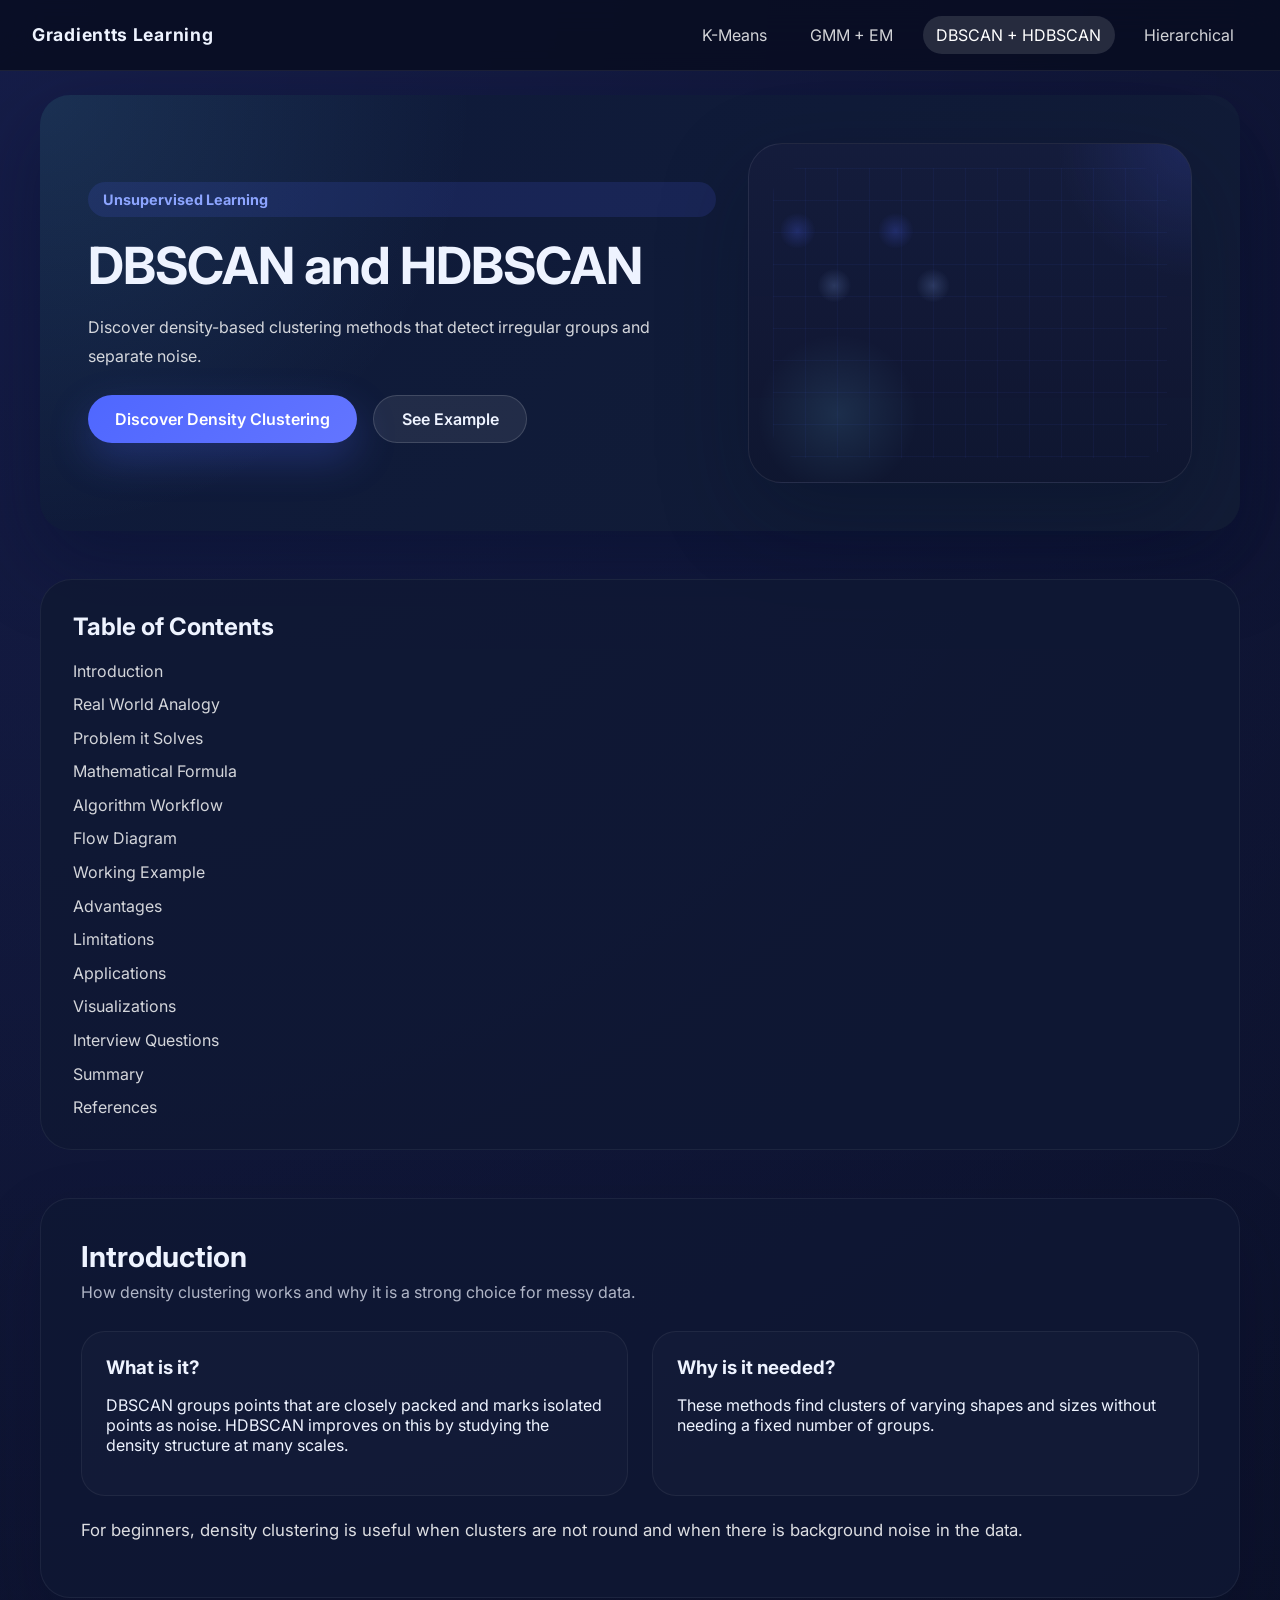
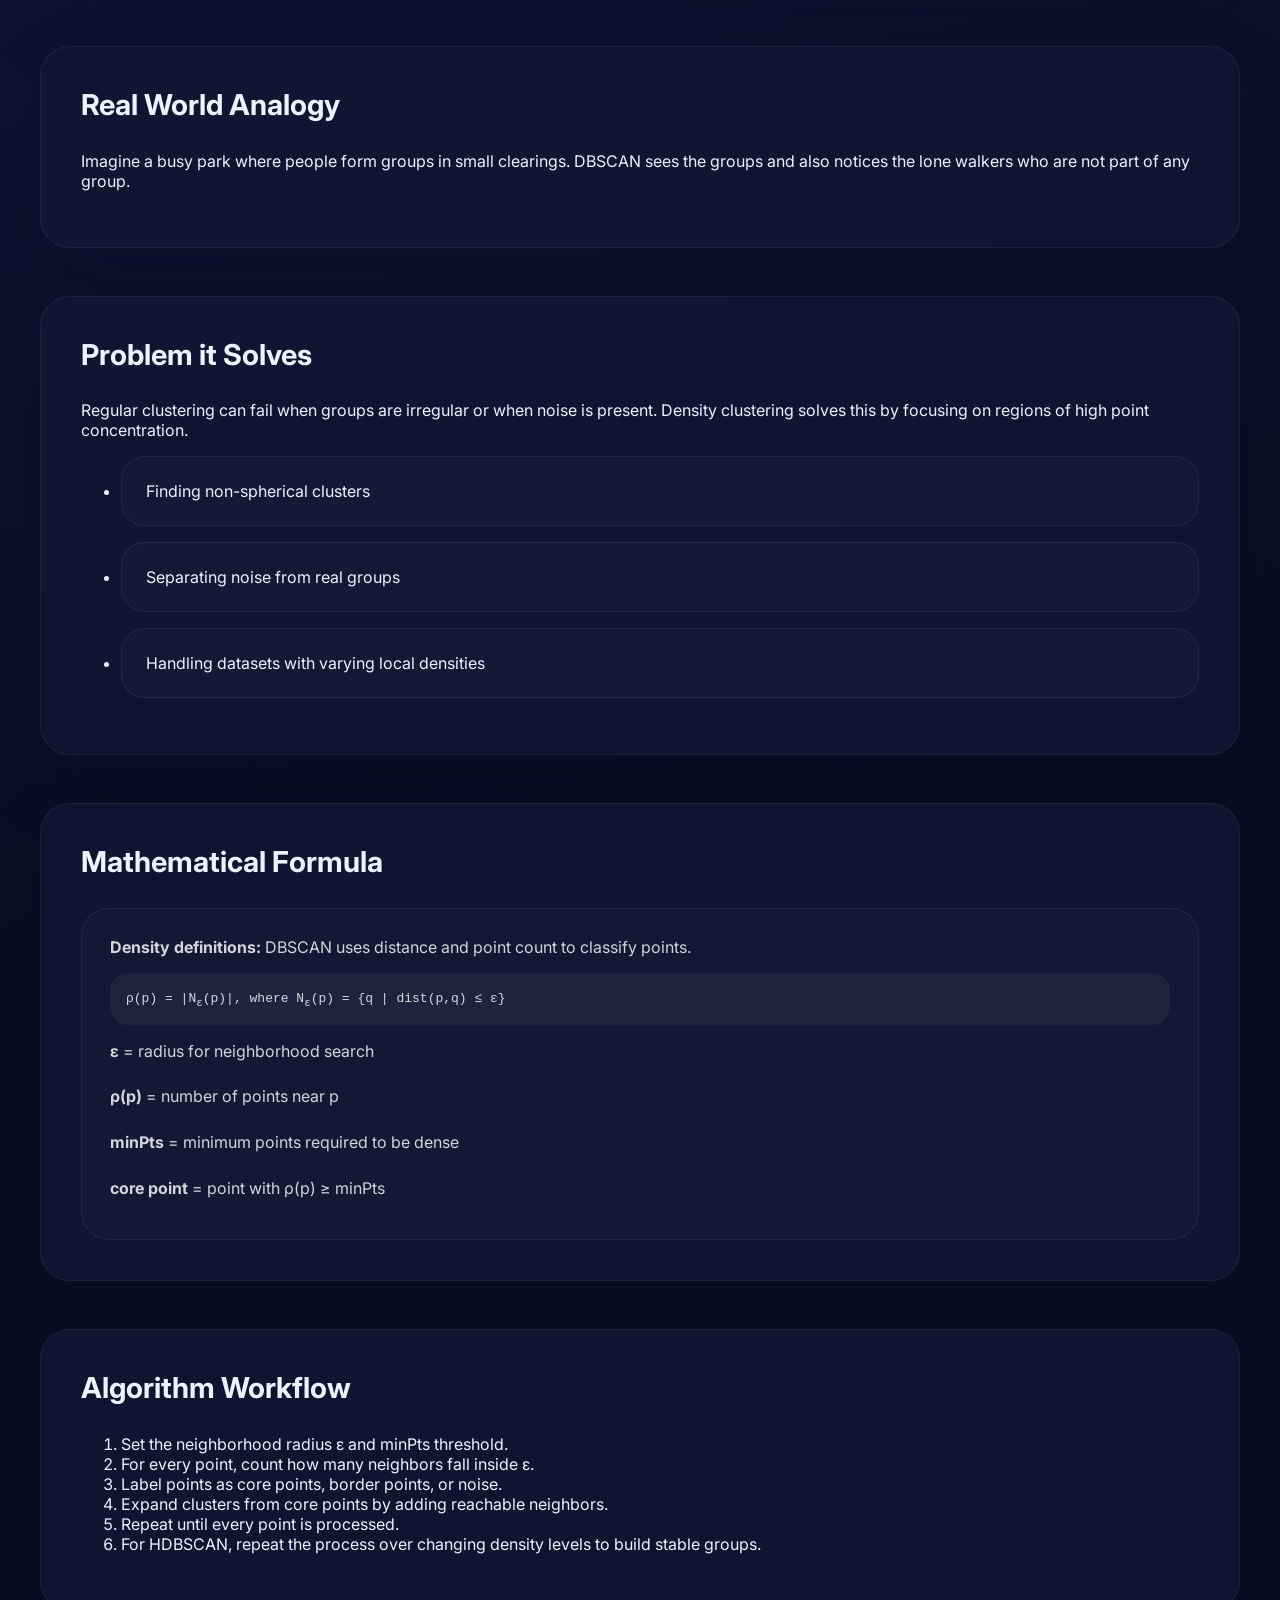
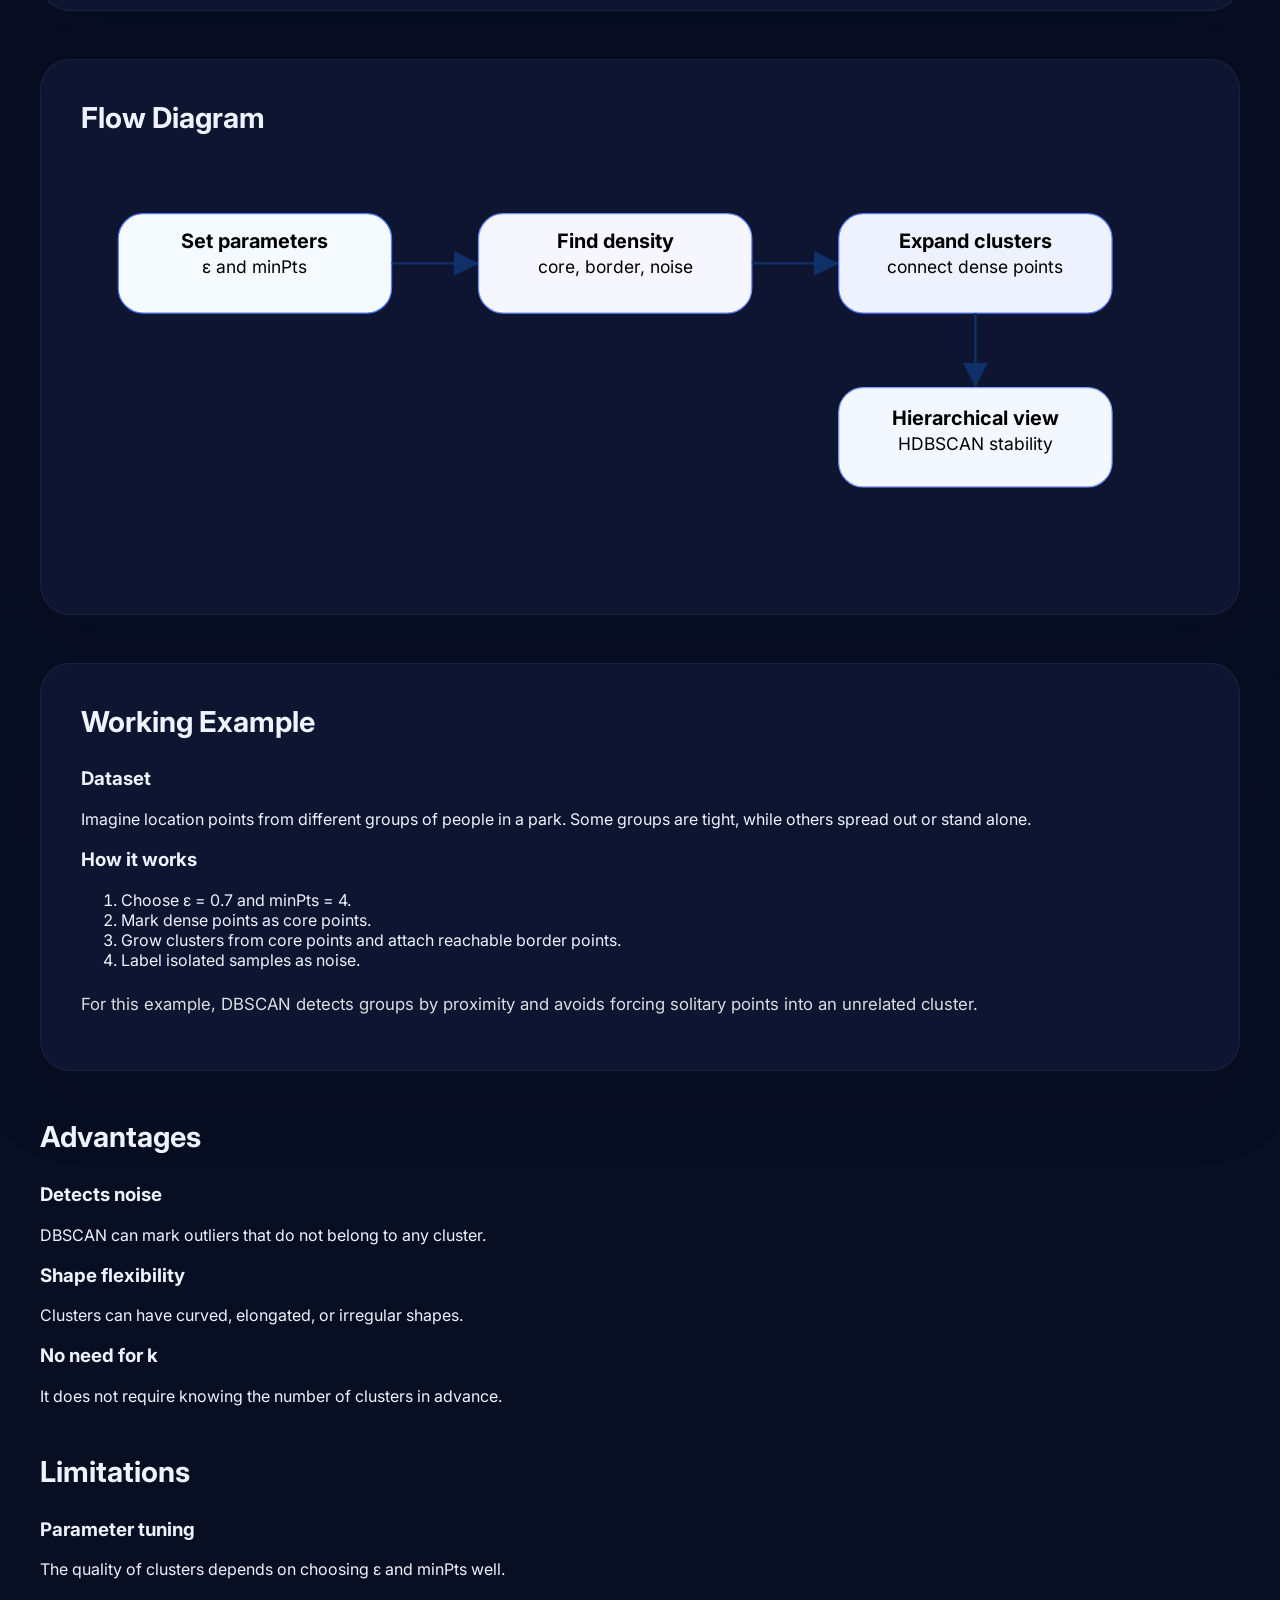
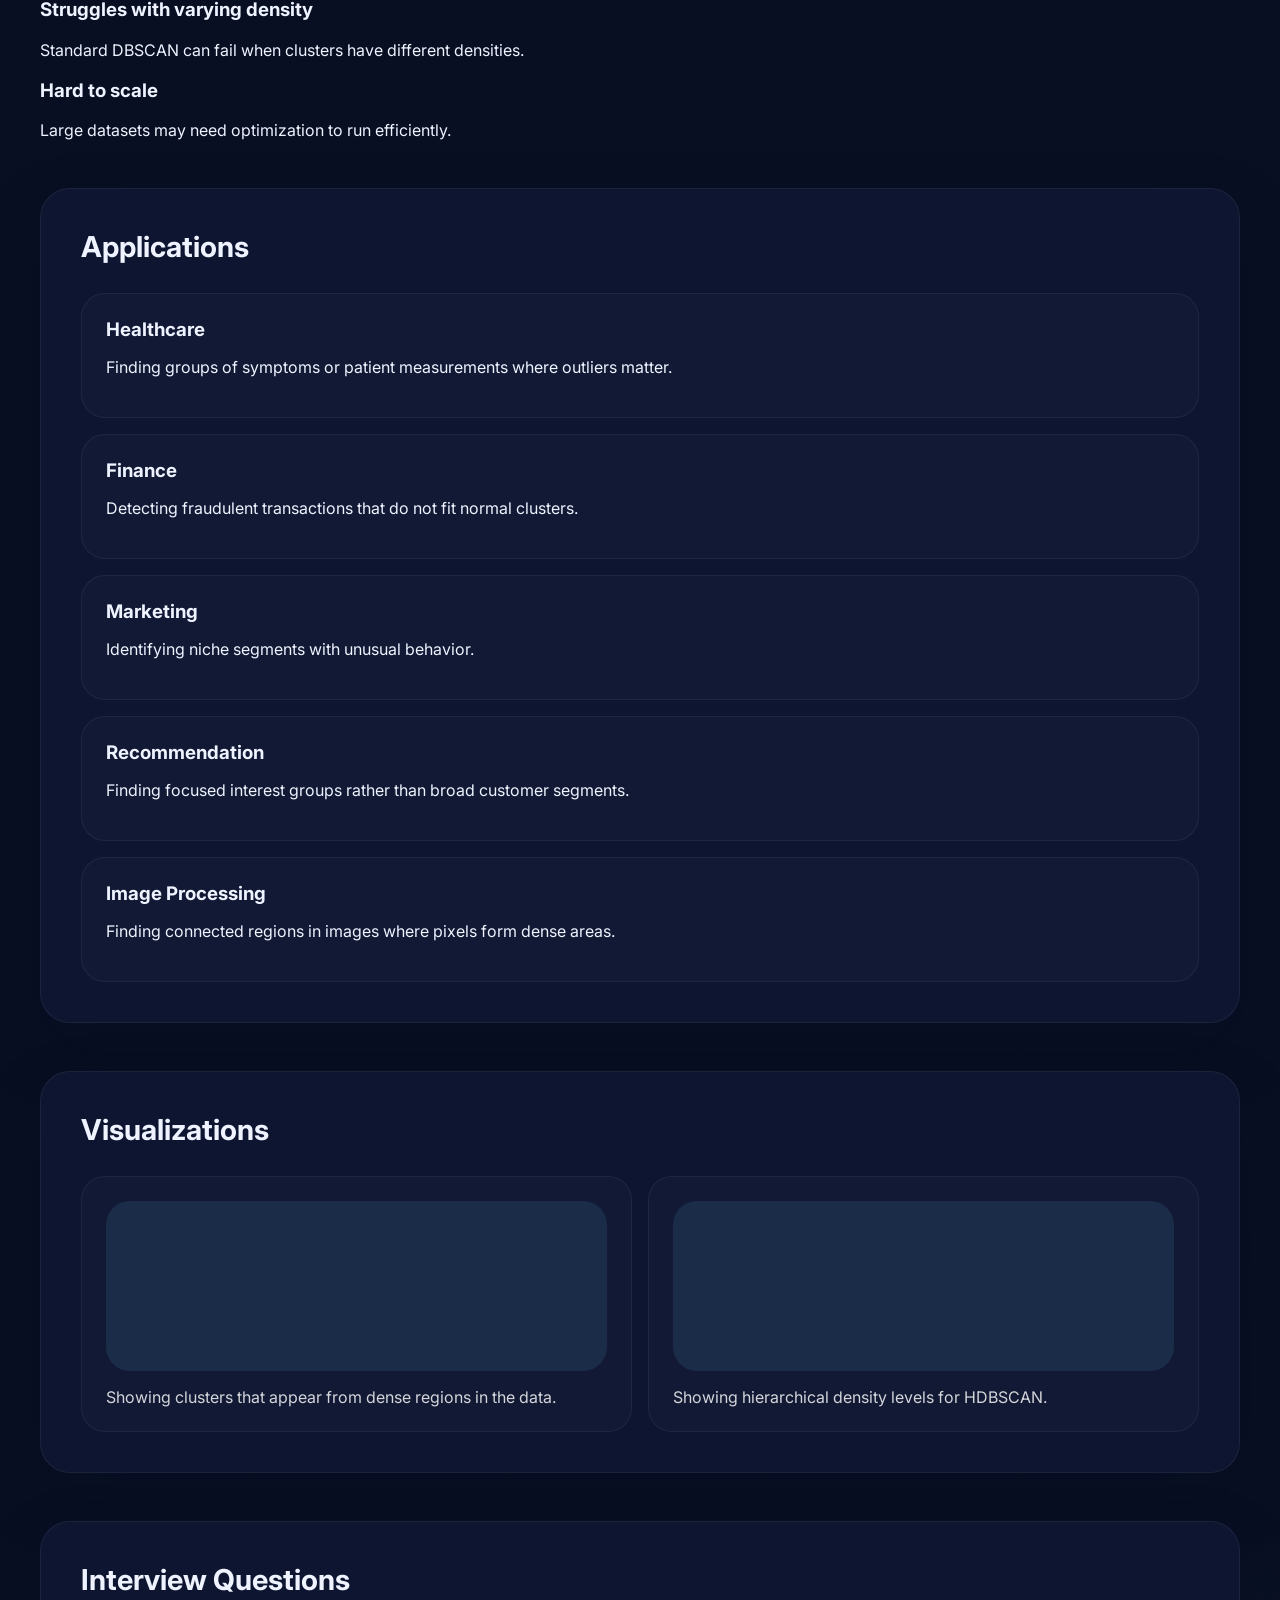
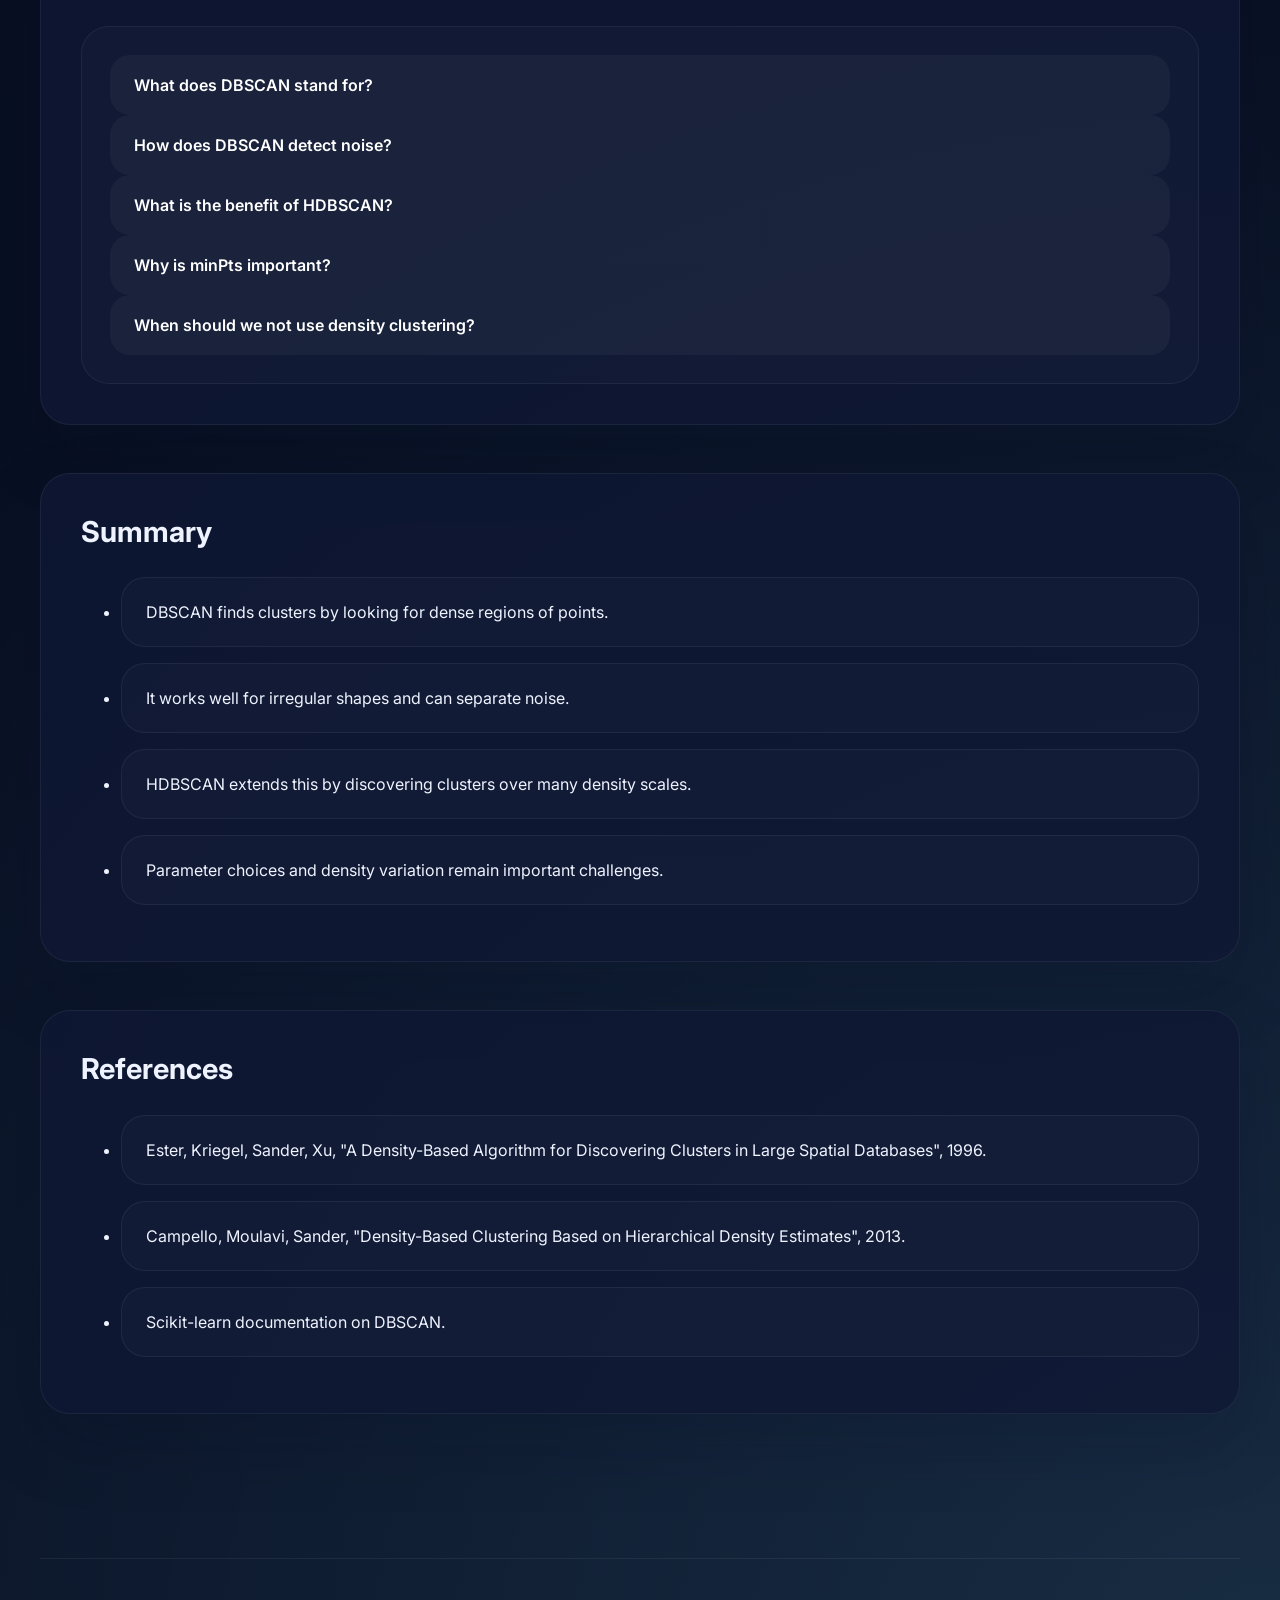
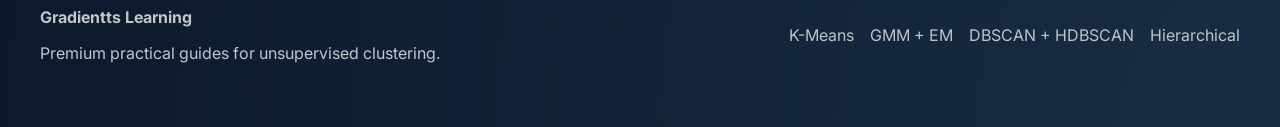
==== dbscan-hdbscan/index.html @ 31d8e4d5 "Add Task 3 HTML pages" ====
<!DOCTYPE html>
<html lang="en">
<head>
  <meta charset="UTF-8" />
  <meta name="viewport" content="width=device-width, initial-scale=1.0" />
  <title>DBSCAN + HDBSCAN | Unsupervised Learning</title>
  <link rel="preconnect" href="https://fonts.googleapis.com" />
  <link rel="preconnect" href="https://fonts.gstatic.com" crossorigin />
  <link href="https://fonts.googleapis.com/css2?family=Inter:wght@400;500;600;700&display=swap" rel="stylesheet" />
  <link rel="stylesheet" href="../style.css" />
</head>
<body>
  <header class="navbar">
    <div class="nav-brand">Gradientts Learning</div>
    <nav class="nav-links" aria-label="Main navigation">
      <a href="../k-means/index.html">K-Means</a>
      <a href="../gmm-em/index.html">GMM + EM</a>
      <a href="../dbscan-hdbscan/index.html" class="active">DBSCAN + HDBSCAN</a>
      <a href="../hierarchical-clustering/index.html">Hierarchical</a>
    </nav>
    <button class="nav-toggle" aria-label="Toggle navigation" aria-expanded="false">
      <span></span><span></span><span></span>
    </button>
  </header>

  <main>
    <section class="hero hero-dbscan">
      <div class="hero-copy">
        <span class="eyebrow">Unsupervised Learning</span>
        <h1>DBSCAN and HDBSCAN</h1>
        <p>Discover density-based clustering methods that detect irregular groups and separate noise.</p>
        <div class="hero-actions">
          <a href="#overview" class="btn btn-primary">Discover Density Clustering</a>
          <a href="#example" class="btn btn-secondary">See Example</a>
        </div>
      </div>
      <div class="hero-visual" aria-hidden="true">
        <div class="hero-card">
          <div class="grid-overlay"></div>
          <div class="cluster-bubbles"></div>
        </div>
      </div>
    </section>

    <section class="section toc" id="toc">
      <h2>Table of Contents</h2>
      <ul>
        <li><a href="#overview">Introduction</a></li>
        <li><a href="#analogy">Real World Analogy</a></li>
        <li><a href="#problem">Problem it Solves</a></li>
        <li><a href="#formula">Mathematical Formula</a></li>
        <li><a href="#workflow">Algorithm Workflow</a></li>
        <li><a href="#diagram">Flow Diagram</a></li>
        <li><a href="#example">Working Example</a></li>
        <li><a href="#advantages">Advantages</a></li>
        <li><a href="#limitations">Limitations</a></li>
        <li><a href="#applications">Applications</a></li>
        <li><a href="#visualizations">Visualizations</a></li>
        <li><a href="#interview">Interview Questions</a></li>
        <li><a href="#summary">Summary</a></li>
        <li><a href="#references">References</a></li>
      </ul>
    </section>

    <section class="section content-block" id="overview">
      <div class="section-header">
        <h2>Introduction</h2>
        <p>How density clustering works and why it is a strong choice for messy data.</p>
      </div>
      <div class="content-grid">
        <div>
          <h3>What is it?</h3>
          <p>DBSCAN groups points that are closely packed and marks isolated points as noise. HDBSCAN improves on this by studying the density structure at many scales.</p>
        </div>
        <div>
          <h3>Why is it needed?</h3>
          <p>These methods find clusters of varying shapes and sizes without needing a fixed number of groups.</p>
        </div>
      </div>
      <p class="lead">For beginners, density clustering is useful when clusters are not round and when there is background noise in the data.</p>
    </section>

    <section class="section content-block" id="analogy">
      <div class="section-header">
        <h2>Real World Analogy</h2>
      </div>
      <p>Imagine a busy park where people form groups in small clearings. DBSCAN sees the groups and also notices the lone walkers who are not part of any group.</p>
    </section>

    <section class="section content-block" id="problem">
      <div class="section-header">
        <h2>Problem it Solves</h2>
      </div>
      <p>Regular clustering can fail when groups are irregular or when noise is present. Density clustering solves this by focusing on regions of high point concentration.</p>
      <ul class="problem-list">
        <li>Finding non-spherical clusters</li>
        <li>Separating noise from real groups</li>
        <li>Handling datasets with varying local densities</li>
      </ul>
    </section>

    <section class="section content-block" id="formula">
      <div class="section-header">
        <h2>Mathematical Formula</h2>
      </div>
      <div class="formula-card">
        <p><strong>Density definitions:</strong> DBSCAN uses distance and point count to classify points.</p>
        <p class="formula"><code>ρ(p) = |N<sub>ε</sub>(p)|,  where  N<sub>ε</sub>(p) = {q | dist(p,q) ≤ ε}</code></p>
        <div class="formula-legend">
          <div><strong>ε</strong> = radius for neighborhood search</div>
          <div><strong>ρ(p)</strong> = number of points near p</div>
          <div><strong>minPts</strong> = minimum points required to be dense</div>
          <div><strong>core point</strong> = point with ρ(p) ≥ minPts</div>
        </div>
      </div>
    </section>

    <section class="section content-block" id="workflow">
      <div class="section-header">
        <h2>Algorithm Workflow</h2>
      </div>
      <ol class="workflow-list">
        <li>Set the neighborhood radius ε and minPts threshold.</li>
        <li>For every point, count how many neighbors fall inside ε.</li>
        <li>Label points as core points, border points, or noise.</li>
        <li>Expand clusters from core points by adding reachable neighbors.</li>
        <li>Repeat until every point is processed.</li>
        <li>For HDBSCAN, repeat the process over changing density levels to build stable groups.</li>
      </ol>
    </section>

    <section class="section content-block" id="diagram">
      <div class="section-header">
        <h2>Flow Diagram</h2>
      </div>
      <div class="diagram-wrapper" aria-label="DBSCAN HDBSCAN flow diagram">
        <svg viewBox="0 0 900 330" role="img" aria-labelledby="dbscanFlowTitle dbscanFlowDesc">
          <title id="dbscanFlowTitle">Density-based clustering workflow</title>
          <desc id="dbscanFlowDesc">Diagram showing parameter setup, density checks, cluster expansion, and hierarchical mapping.</desc>
          <defs>
            <marker id="arrow-db" markerWidth="10" markerHeight="10" refX="10" refY="5" orient="auto" markerUnits="strokeWidth">
              <path d="M0,0 L10,5 L0,10 Z" fill="#0f3068" />
            </marker>
          </defs>
          <rect x="30" y="40" width="220" height="80" rx="20" fill="#f4faff" stroke="#4f7bff" />
          <text x="140" y="68" text-anchor="middle" font-weight="700">Set parameters</text>
          <text x="140" y="88" text-anchor="middle" font-size="14">ε and minPts</text>
          <line x1="250" y1="80" x2="320" y2="80" stroke="#0f3068" stroke-width="2" marker-end="url(#arrow-db)" />

          <rect x="320" y="40" width="220" height="80" rx="20" fill="#f5f6ff" stroke="#6e8dff" />
          <text x="430" y="68" text-anchor="middle" font-weight="700">Find density</text>
          <text x="430" y="88" text-anchor="middle" font-size="14">core, border, noise</text>
          <line x1="540" y1="80" x2="610" y2="80" stroke="#0f3068" stroke-width="2" marker-end="url(#arrow-db)" />

          <rect x="610" y="40" width="220" height="80" rx="20" fill="#eef2ff" stroke="#5a7dff" />
          <text x="720" y="68" text-anchor="middle" font-weight="700">Expand clusters</text>
          <text x="720" y="88" text-anchor="middle" font-size="14">connect dense points</text>
          <line x1="720" y1="120" x2="720" y2="180" stroke="#0f3068" stroke-width="2" marker-end="url(#arrow-db)" />

          <rect x="610" y="180" width="220" height="80" rx="20" fill="#f3f7ff" stroke="#7f9cff" />
          <text x="720" y="210" text-anchor="middle" font-weight="700">Hierarchical view</text>
          <text x="720" y="230" text-anchor="middle" font-size="14">HDBSCAN stability</text>
        </svg>
      </div>
    </section>

    <section class="section content-block" id="example">
      <div class="section-header">
        <h2>Working Example</h2>
      </div>
      <div class="example-grid">
        <div class="example-card">
          <h3>Dataset</h3>
          <p>Imagine location points from different groups of people in a park. Some groups are tight, while others spread out or stand alone.</p>
        </div>
        <div class="example-card">
          <h3>How it works</h3>
          <ol>
            <li>Choose ε = 0.7 and minPts = 4.</li>
            <li>Mark dense points as core points.</li>
            <li>Grow clusters from core points and attach reachable border points.</li>
            <li>Label isolated samples as noise.</li>
          </ol>
        </div>
      </div>
      <p class="lead">For this example, DBSCAN detects groups by proximity and avoids forcing solitary points into an unrelated cluster.</p>
    </section>

    <section class="section cards-grid" id="advantages">
      <div class="section-header">
        <h2>Advantages</h2>
      </div>
      <div class="card-list">
        <article class="feature-card">
          <h3>Detects noise</h3>
          <p>DBSCAN can mark outliers that do not belong to any cluster.</p>
        </article>
        <article class="feature-card">
          <h3>Shape flexibility</h3>
          <p>Clusters can have curved, elongated, or irregular shapes.</p>
        </article>
        <article class="feature-card">
          <h3>No need for k</h3>
          <p>It does not require knowing the number of clusters in advance.</p>
        </article>
      </div>
    </section>

    <section class="section cards-grid" id="limitations">
      <div class="section-header">
        <h2>Limitations</h2>
      </div>
      <div class="card-list">
        <article class="feature-card feature-card-soft">
          <h3>Parameter tuning</h3>
          <p>The quality of clusters depends on choosing ε and minPts well.</p>
        </article>
        <article class="feature-card feature-card-soft">
          <h3>Struggles with varying density</h3>
          <p>Standard DBSCAN can fail when clusters have different densities.</p>
        </article>
        <article class="feature-card feature-card-soft">
          <h3>Hard to scale</h3>
          <p>Large datasets may need optimization to run efficiently.</p>
        </article>
      </div>
    </section>

    <section class="section content-block" id="applications">
      <div class="section-header">
        <h2>Applications</h2>
      </div>
      <div class="apps-grid">
        <article>
          <h3>Healthcare</h3>
          <p>Finding groups of symptoms or patient measurements where outliers matter.</p>
        </article>
        <article>
          <h3>Finance</h3>
          <p>Detecting fraudulent transactions that do not fit normal clusters.</p>
        </article>
        <article>
          <h3>Marketing</h3>
          <p>Identifying niche segments with unusual behavior.</p>
        </article>
        <article>
          <h3>Recommendation</h3>
          <p>Finding focused interest groups rather than broad customer segments.</p>
        </article>
        <article>
          <h3>Image Processing</h3>
          <p>Finding connected regions in images where pixels form dense areas.</p>
        </article>
      </div>
    </section>

    <section class="section content-block" id="visualizations">
      <div class="section-header">
        <h2>Visualizations</h2>
      </div>
      <div class="visual-grid">
        <div class="visual-card">
          <div class="visual-density"></div>
          <p>Showing clusters that appear from dense regions in the data.</p>
        </div>
        <div class="visual-card">
          <div class="visual-hierarchy"></div>
          <p>Showing hierarchical density levels for HDBSCAN.</p>
        </div>
      </div>
    </section>

    <section class="section content-block" id="interview">
      <div class="section-header">
        <h2>Interview Questions</h2>
      </div>
      <div class="accordion" id="faq">
        <button class="accordion-item" aria-expanded="false">What does DBSCAN stand for?</button>
        <div class="panel"><p>DBSCAN stands for Density-Based Spatial Clustering of Applications with Noise.</p></div>

        <button class="accordion-item" aria-expanded="false">How does DBSCAN detect noise?</button>
        <div class="panel"><p>Points with too few neighbors are labeled as noise.</p></div>

        <button class="accordion-item" aria-expanded="false">What is the benefit of HDBSCAN?</button>
        <div class="panel"><p>It finds stable clusters across different density levels.</p></div>

        <button class="accordion-item" aria-expanded="false">Why is minPts important?</button>
        <div class="panel"><p>It sets the minimum density needed to form a cluster.</p></div>

        <button class="accordion-item" aria-expanded="false">When should we not use density clustering?</button>
        <div class="panel"><p>When data has uniform density or when the right distance scale is unclear.</p></div>
      </div>
    </section>

    <section class="section content-block" id="summary">
      <div class="section-header">
        <h2>Summary</h2>
      </div>
      <ul class="summary-list">
        <li>DBSCAN finds clusters by looking for dense regions of points.</li>
        <li>It works well for irregular shapes and can separate noise.</li>
        <li>HDBSCAN extends this by discovering clusters over many density scales.</li>
        <li>Parameter choices and density variation remain important challenges.</li>
      </ul>
    </section>

    <section class="section content-block" id="references">
      <div class="section-header">
        <h2>References</h2>
      </div>
      <ul class="reference-list">
        <li>Ester, Kriegel, Sander, Xu, "A Density-Based Algorithm for Discovering Clusters in Large Spatial Databases", 1996.</li>
        <li>Campello, Moulavi, Sander, "Density-Based Clustering Based on Hierarchical Density Estimates", 2013.</li>
        <li>Scikit-learn documentation on DBSCAN.</li>
      </ul>
    </section>
  </main>

  <footer class="footer">
    <div class="footer-content">
      <div>
        <p><strong>Gradientts Learning</strong></p>
        <p>Premium practical guides for unsupervised clustering.</p>
      </div>
      <div class="footer-links">
        <a href="../k-means/index.html">K-Means</a>
        <a href="../gmm-em/index.html">GMM + EM</a>
        <a href="../dbscan-hdbscan/index.html">DBSCAN + HDBSCAN</a>
        <a href="../hierarchical-clustering/index.html">Hierarchical</a>
      </div>
    </div>
  </footer>
  <button class="back-to-top" aria-label="Back to top">↑</button>
  <script src="../script.js"></script>
</body>
</html>
---- style.css ----
:root {
  --primary-color: #4f67ff;
  --secondary-color: #74d2ff;
  --accent-color: #7b86ff;
  --background-color: #090d21;
  --surface-color: #101730;
  --surface-soft: #121d3d;
  --surface-strong: rgba(255, 255, 255, 0.08);
  --text-color: #eef3ff;
  --heading-color: #ffffff;
  --muted-color: rgba(238, 243, 255, 0.72);
  --border-color: rgba(255, 255, 255, 0.1);
  --shadow: 0 30px 80px rgba(4, 12, 40, 0.35);
  --border-radius: 30px;
  --transition-speed: 180ms;
  --page-width: min(1200px, calc(100% - 2rem));
}

* {
  box-sizing: border-box;
}

html {
  scroll-behavior: smooth;
}

body {
  margin: 0;
  min-height: 100vh;
  font-family: 'Inter', sans-serif;
  color: var(--text-color);
  background: radial-gradient(circle at top left, rgba(79, 103, 255, 0.18), transparent 32%),
    radial-gradient(circle at bottom right, rgba(116, 210, 255, 0.15), transparent 22%),
    linear-gradient(180deg, #090d21 0%, #081023 100%);
}

button,
a {
  font: inherit;
}

a {
  color: var(--secondary-color);
}

img,
svg {
  display: block;
  max-width: 100%;
}

header.navbar {
  position: sticky;
  top: 0;
  z-index: 50;
  display: flex;
  justify-content: space-between;
  align-items: center;
  gap: 1rem;
  width: 100%;
  padding: 1rem 2rem;
  background: rgba(9, 13, 33, 0.88);
  border-bottom: 1px solid rgba(255, 255, 255, 0.08);
  backdrop-filter: blur(18px);
}

.nav-brand {
  font-size: 1.1rem;
  font-weight: 700;
  letter-spacing: 0.04em;
}

.nav-links {
  display: flex;
  align-items: center;
  gap: 1rem;
  flex-wrap: wrap;
}

.nav-links a {
  text-decoration: none;
  color: rgba(255, 255, 255, 0.82);
  padding: 0.55rem 0.85rem;
  border-radius: 999px;
  transition: background var(--transition-speed), color var(--transition-speed);
}

.nav-links a:hover,
.nav-links a.active {
  background: rgba(255, 255, 255, 0.12);
  color: #fff;
}

.nav-toggle {
  display: none;
  width: 44px;
  height: 44px;
  border-radius: 16px;
  border: 1px solid rgba(116, 210, 255, 0.18);
  background: rgba(255, 255, 255, 0.97);
  padding: 0.75rem;
  cursor: pointer;
}

.nav-toggle span {
  display: block;
  width: 100%;
  height: 3px;
  border-radius: 99px;
  background: #4f67ff;
  margin-bottom: 5px;
}

main {
  width: var(--page-width);
  margin: 0 auto;
  padding: 1.5rem 0 4rem;
}

.section {
  margin: 3rem 0;
  opacity: 0;
  transform: translateY(28px);
  transition: opacity 0.7s ease, transform 0.7s ease;
}

.section.visible {
  opacity: 1;
  transform: translateY(0);
}

.hero {
  display: grid;
  grid-template-columns: 1.2fr 0.85fr;
  gap: 2rem;
  padding: 3rem;
  border-radius: var(--border-radius);
  background: radial-gradient(circle at top left, rgba(116, 210, 255, 0.12), transparent 34%),
    linear-gradient(135deg, #0e1a3b 0%, #121c36 100%);
  box-shadow: var(--shadow);
}

.hero-copy {
  display: flex;
  flex-direction: column;
  gap: 1.5rem;
  justify-content: center;
}

.eyebrow {
  display: inline-flex;
  padding: 0.55rem 0.95rem;
  border-radius: 999px;
  background: rgba(79, 103, 255, 0.14);
  color: #8da5ff;
  font-size: 0.9rem;
  font-weight: 700;
}

.hero h1 {
  margin: 0;
  font-size: clamp(3rem, 4vw, 4.2rem);
  line-height: 0.95;
  letter-spacing: -0.02em;
}

.hero p {
  margin: 0;
  max-width: 46rem;
  line-height: 1.8;
  color: rgba(255, 255, 255, 0.82);
}

.hero-actions {
  display: flex;
  flex-wrap: wrap;
  gap: 1rem;
}

.btn {
  display: inline-flex;
  align-items: center;
  justify-content: center;
  min-height: 3rem;
  padding: 0 1.7rem;
  border-radius: 999px;
  font-weight: 600;
  text-decoration: none;
  transition: transform var(--transition-speed), box-shadow var(--transition-speed), background var(--transition-speed);
}

.btn:hover {
  transform: translateY(-1px);
}

.btn-primary {
  color: #fff;
  background: linear-gradient(135deg, var(--primary-color), #6375ff);
  box-shadow: 0 16px 40px rgba(79, 103, 255, 0.26);
}

.btn-secondary {
  color: #eef3ff;
  background: rgba(255, 255, 255, 0.08);
  border: 1px solid rgba(255, 255, 255, 0.14);
}

.hero-visual {
  position: relative;
  min-height: 340px;
}

.hero-card {
  position: absolute;
  inset: 0;
  border-radius: 34px;
  background: linear-gradient(180deg, rgba(21, 28, 60, 0.96) 0%, rgba(15, 22, 48, 0.92) 100%);
  border: 1px solid rgba(255, 255, 255, 0.08);
  box-shadow: 0 32px 90px rgba(4, 13, 34, 0.28);
  overflow: hidden;
}

.hero-card::before {
  content: '';
  position: absolute;
  inset: 0;
  background: radial-gradient(circle at top right, rgba(79, 103, 255, 0.16), transparent 24%),
    radial-gradient(circle at 20% 80%, rgba(116, 210, 255, 0.12), transparent 18%);
}

.content-block {
  padding: 2.5rem;
  border-radius: var(--border-radius);
  background: rgba(15, 24, 52, 0.82);
  border: 1px solid rgba(255, 255, 255, 0.06);
  box-shadow: 0 30px 70px rgba(5, 13, 35, 0.18);
}

.section-header {
  display: flex;
  flex-direction: column;
  gap: 0.5rem;
  margin-bottom: 1.8rem;
}

.section-header h2 {
  margin: 0;
  font-size: clamp(1.8rem, 2vw, 2.3rem);
}

.section-header p {
  margin: 0;
  color: var(--muted-color);
}

.content-grid,
.apps-grid,
.visual-grid {
  display: grid;
  gap: 1.5rem;
}

.content-grid {
  grid-template-columns: repeat(2, minmax(0, 1fr));
}

.content-grid > div {
  background: rgba(255, 255, 255, 0.02);
  border: 1px solid rgba(255, 255, 255, 0.06);
  border-radius: 24px;
  padding: 1.5rem;
}

.content-grid h3 {
  margin: 0 0 0.75rem;
}

.lead {
  margin-top: 1.5rem;
  color: rgba(255, 255, 255, 0.86);
  font-size: 1.05rem;
}

.toc {
  padding: 2rem;
  border-radius: 32px;
  background: rgba(15, 24, 52, 0.88);
  border: 1px solid rgba(255, 255, 255, 0.06);
}

.toc h2 {
  margin-top: 0;
}

.toc ul {
  list-style: none;
  padding: 0;
  margin: 1rem 0 0;
  display: grid;
  gap: 0.85rem;
}

.toc li a {
  color: rgba(255, 255, 255, 0.82);
  text-decoration: none;
  display: inline-flex;
  align-items: center;
  gap: 0.5rem;
}

.toc li a:hover {
  color: #fff;
}

.formula-card,
.visual-card,
.accordion {
  background: rgba(255, 255, 255, 0.02);
  border: 1px solid rgba(255, 255, 255, 0.06);
  border-radius: 28px;
  padding: 1.75rem;
}

.formula-card p,
.visual-card p,
.formula-legend div {
  margin: 0 0 0.85rem;
  color: rgba(255, 255, 255, 0.82);
}

.formula-card .formula {
  display: block;
  margin: 1rem 0;
  font-family: ui-monospace, SFMono-Regular, Menlo, Monaco, Consolas, 'Liberation Mono', 'Courier New', monospace;
  background: rgba(255, 255, 255, 0.05);
  padding: 1rem;
  border-radius: 18px;
}

.formula-legend {
  display: grid;
  gap: 0.75rem;
}

.accordion-item {
  width: 100%;
  text-align: left;
  border: none;
  background: rgba(255, 255, 255, 0.04);
  color: #fff;
  font-size: 1rem;
  font-weight: 600;
  padding: 1.25rem 1.5rem;
  border-radius: 20px;
  cursor: pointer;
  transition: background var(--transition-speed);
}

.accordion-item:hover,
.accordion-item[aria-expanded='true'] {
  background: rgba(79, 103, 255, 0.16);
}

.panel {
  max-height: 0;
  overflow: hidden;
  transition: max-height 0.3s ease;
  padding: 0 1.5rem;
}

.panel p {
  margin: 1rem 0 0;
}

.apps-grid,
.visual-grid,
.summary-list,
.reference-list,
.problem-list {
  display: grid;
  gap: 1rem;
}

.apps-grid article,
.visual-card,
.summary-list li,
.reference-list li,
.problem-list li {
  background: rgba(255, 255, 255, 0.02);
  border: 1px solid rgba(255, 255, 255, 0.06);
  border-radius: 24px;
  padding: 1.5rem;
}

.apps-grid article h3,
.visual-card p,
.summary-list li,
.reference-list li,
.problem-list li {
  margin: 0;
}

.visual-grid {
  grid-template-columns: repeat(2, minmax(0, 1fr));
}

.visual-card {
  min-height: 220px;
  display: grid;
  gap: 1rem;
}

.visual-card div {
  height: 170px;
  border-radius: 24px;
  background: rgba(116, 210, 255, 0.1);
}

.back-to-top {
  position: fixed;
  right: 1.5rem;
  bottom: 1.5rem;
  width: 3.25rem;
  height: 3.25rem;
  border-radius: 16px;
  border: none;
  background: linear-gradient(135deg, var(--primary-color), #6375ff);
  color: #fff;
  display: none;
  align-items: center;
  justify-content: center;
  cursor: pointer;
  box-shadow: 0 18px 42px rgba(79, 103, 255, 0.26);
}

.back-to-top.visible {
  display: grid;
}

.footer {
  padding: 2rem 0 3rem;
  color: rgba(255, 255, 255, 0.75);
}

.footer-content {
  width: var(--page-width);
  margin: 0 auto;
  display: flex;
  justify-content: space-between;
  align-items: center;
  gap: 1rem;
  flex-wrap: wrap;
  border-top: 1px solid rgba(255, 255, 255, 0.06);
  padding-top: 2rem;
}

.footer-links {
  display: flex;
  align-items: center;
  gap: 1rem;
  flex-wrap: wrap;
}

.footer-links a {
  color: rgba(255, 255, 255, 0.72);
  text-decoration: none;
}

.footer-links a:hover {
  color: #fff;
}

@media (max-width: 960px) {
  header.navbar,
  .hero,
  .footer-content {
    padding-left: 1.3rem;
    padding-right: 1.3rem;
  }

  main {
    width: min(100%, calc(100% - 2rem));
  }

  .hero {
    grid-template-columns: 1fr;
    padding: 2.5rem;
  }

  .content-grid,
  .visual-grid {
    grid-template-columns: 1fr;
  }

  .nav-toggle {
    display: inline-flex;
  }

  .nav-links {
    position: absolute;
    top: 100%;
    right: 1.75rem;
    flex-direction: column;
    align-items: flex-start;
    width: fit-content;
    margin-top: 0.75rem;
    padding: 1rem;
    background: rgba(9, 13, 33, 0.98);
    border: 1px solid rgba(255, 255, 255, 0.08);
    border-radius: 24px;
    box-shadow: 0 28px 60px rgba(4, 12, 40, 0.25);
    opacity: 0;
    pointer-events: none;
    transform: translateY(-10px);
    transition: opacity var(--transition-speed), transform var(--transition-speed);
  }

  .nav-links.open {
    opacity: 1;
    pointer-events: auto;
    transform: translateY(0);
  }
}

@media (max-width: 640px) {
  header.navbar {
    flex-wrap: wrap;
    justify-content: space-between;
  }

  .hero {
    padding: 2rem;
  }

  .hero h1 {
    font-size: clamp(2.4rem, 8vw, 3.4rem);
  }

  .footer-content {
    flex-direction: column;
    align-items: flex-start;
  }
}

.hero-kmeans .dot-group,
.hero-kmeans .dot-group-1,
.hero-kmeans .dot-group-2 {
  position: absolute;
  display: grid;
  gap: 0.9rem;
}

.hero-kmeans .dot-group-1 {
  left: 1.8rem;
  top: 1.8rem;
  grid-template-columns: repeat(2, 1fr);
}

.hero-kmeans .dot-group-2 {
  right: 1.8rem;
  bottom: 2rem;
  grid-template-columns: repeat(3, 1fr);
}

.hero-kmeans .dot-group span {
  width: 16px;
  height: 16px;
  border-radius: 50%;
  background: rgba(79, 103, 255, 0.9);
  box-shadow: 0 0 0 6px rgba(79, 103, 255, 0.08);
}

.hero-gmm .curve-graph,
.hero-gmm .shape-key,
.hero-dbscan .grid-overlay,
.hero-dbscan .cluster-bubbles,
.hero-hierarchical .node-structure,
.hero-hierarchical .link-lines {
  position: absolute;
}

.hero-gmm .curve-graph {
  inset: 1.6rem;
  border-radius: 26px;
  background: radial-gradient(circle at 15% 20%, rgba(79, 103, 255, 0.22), transparent 8%),
    radial-gradient(circle at 80% 28%, rgba(116, 210, 255, 0.16), transparent 10%);
}

.hero-gmm .shape-key {
  right: 2rem;
  bottom: 2rem;
  width: 5.5rem;
  height: 5.5rem;
  border-radius: 24px;
  background: rgba(255, 255, 255, 0.92);
  border: 1px solid rgba(79, 103, 255, 0.12);
}

.hero-dbscan .grid-overlay {
  inset: 1.5rem;
  border-radius: 26px;
  background-image: linear-gradient(rgba(79, 103, 255, 0.06) 1px, transparent 1px),
    linear-gradient(90deg, rgba(79, 103, 255, 0.06) 1px, transparent 1px);
  background-size: 32px 32px;
}

.hero-dbscan .cluster-bubbles {
  inset: 2rem;
  display: grid;
  grid-template-columns: repeat(4, 1fr);
  gap: 1rem;
}

.hero-dbscan .cluster-bubbles::before,
.hero-dbscan .cluster-bubbles::after {
  content: '';
  width: 100%;
  height: 100%;
  border-radius: 28px;
  background: radial-gradient(circle at 20% 20%, rgba(79, 103, 255, 0.24), transparent 8%),
    radial-gradient(circle at 65% 40%, rgba(145, 181, 255, 0.2), transparent 10%);
}

.hero-hierarchical .node-structure {
  inset: 1.5rem;
  border-radius: 28px;
  background-image: radial-gradient(circle at 20% 20%, rgba(79, 103, 255, 0.24), transparent 8%),
    radial-gradient(circle at 65% 45%, rgba(116, 210, 255, 0.16), transparent 8%);
}

.hero-hierarchical .link-lines {
  inset: 2.3rem;
  border-radius: 24px;
  background-image: linear-gradient(to bottom, rgba(79, 103, 255, 0.14) 1px, transparent 1px),
    linear-gradient(to right, rgba(79, 103, 255, 0.14) 1px, transparent 1px);
  background-size: 24px 24px;
}
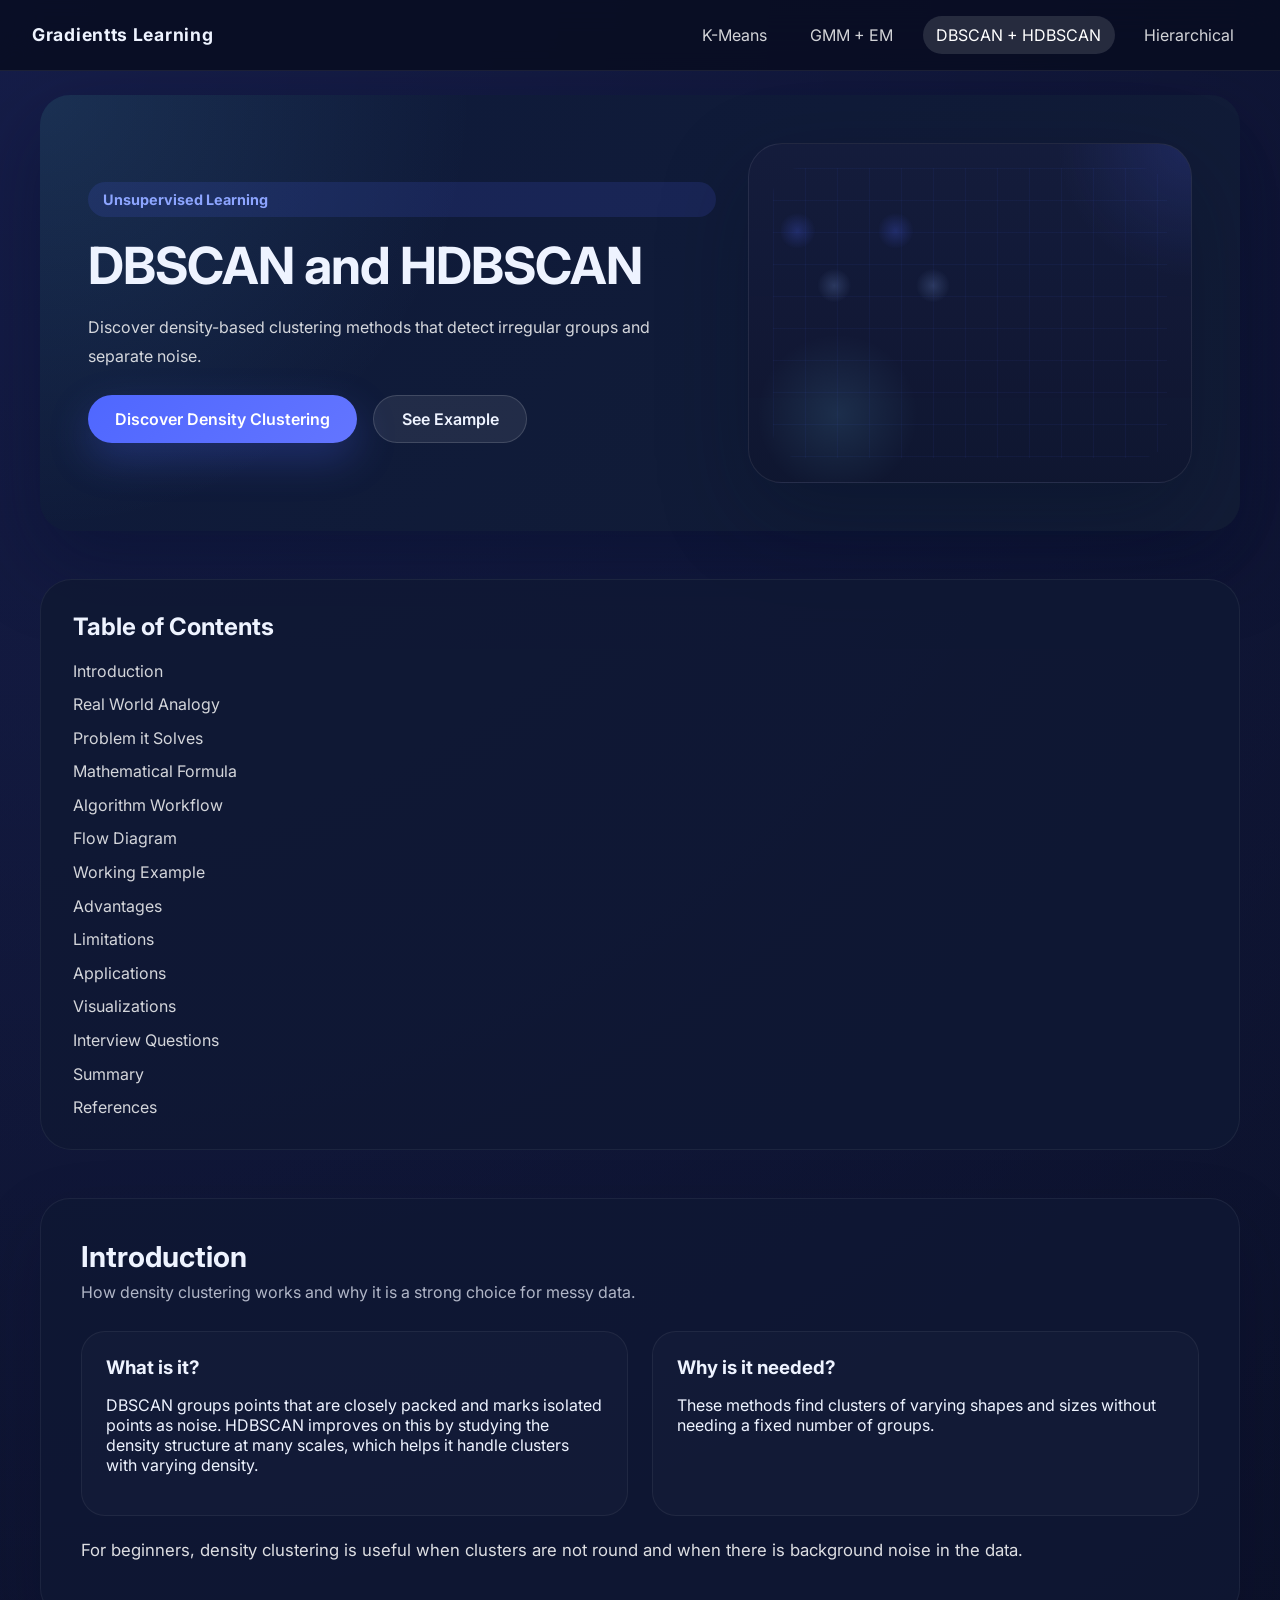
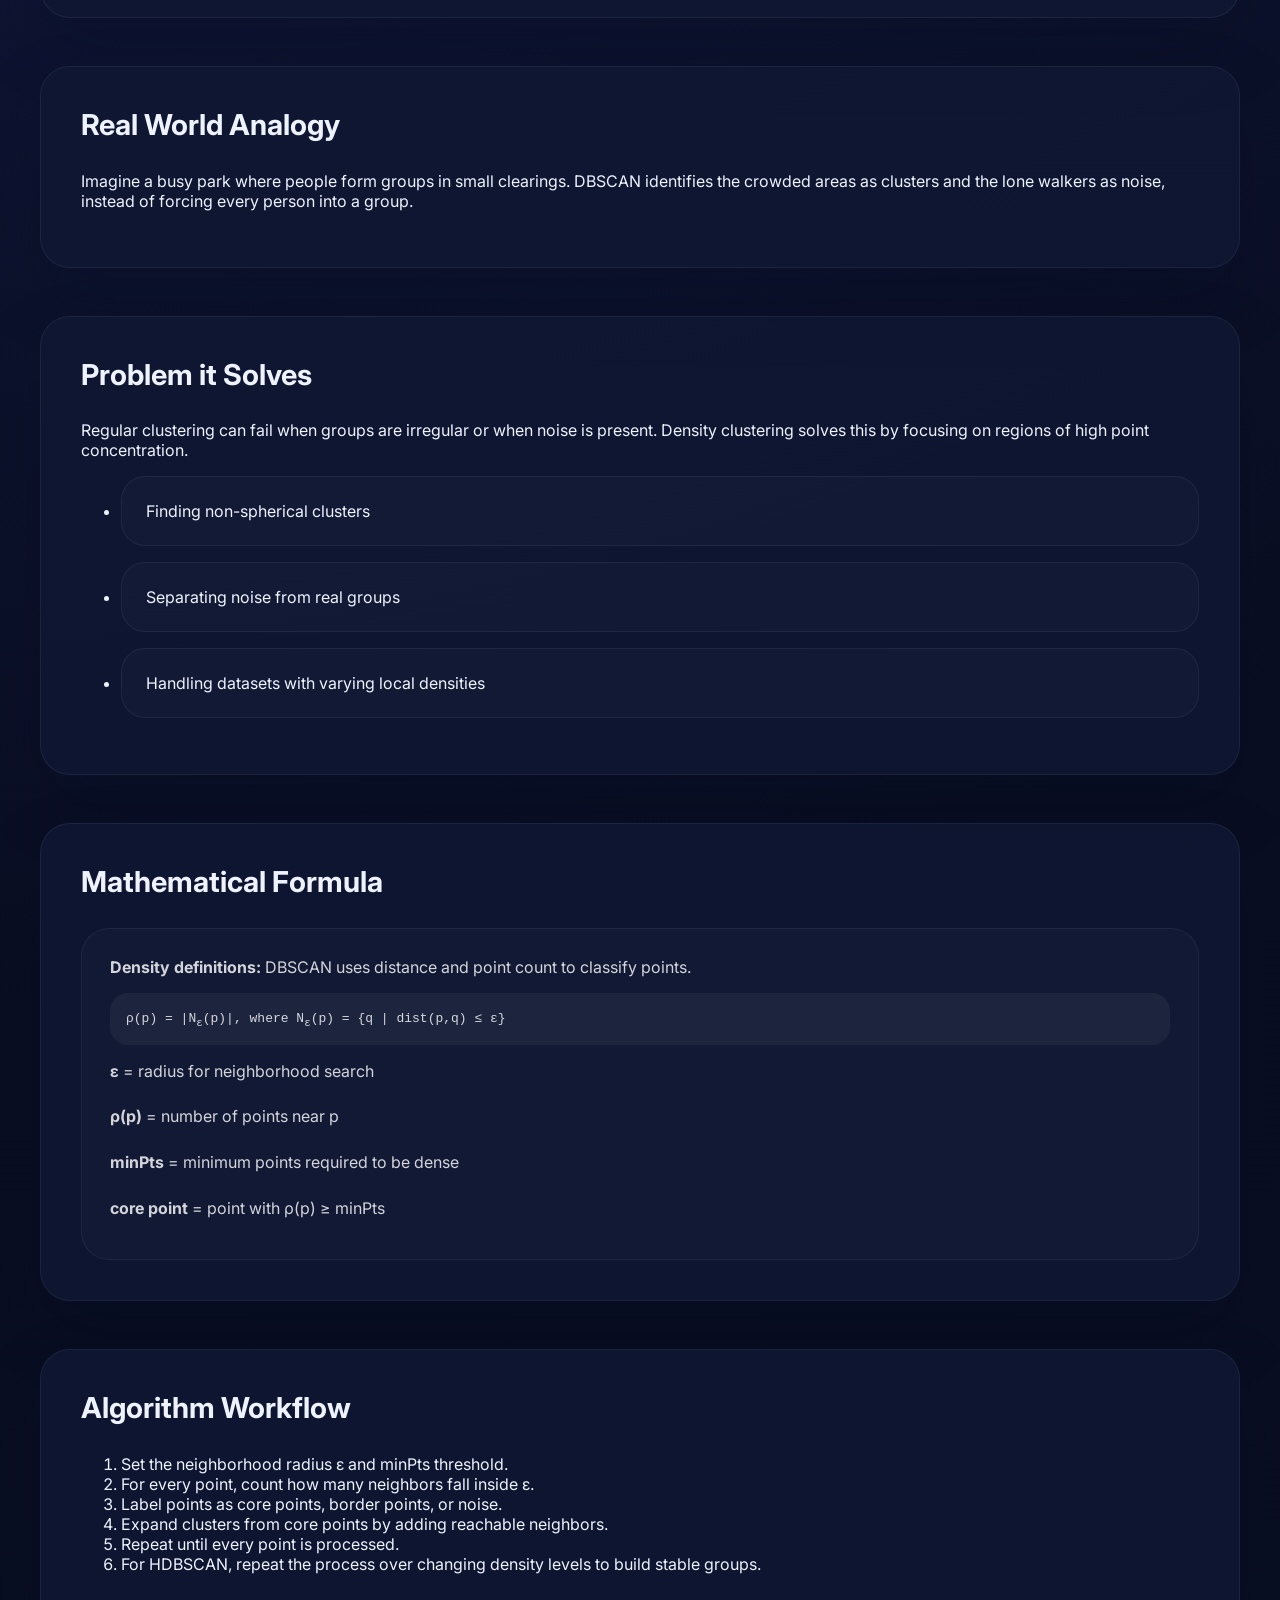
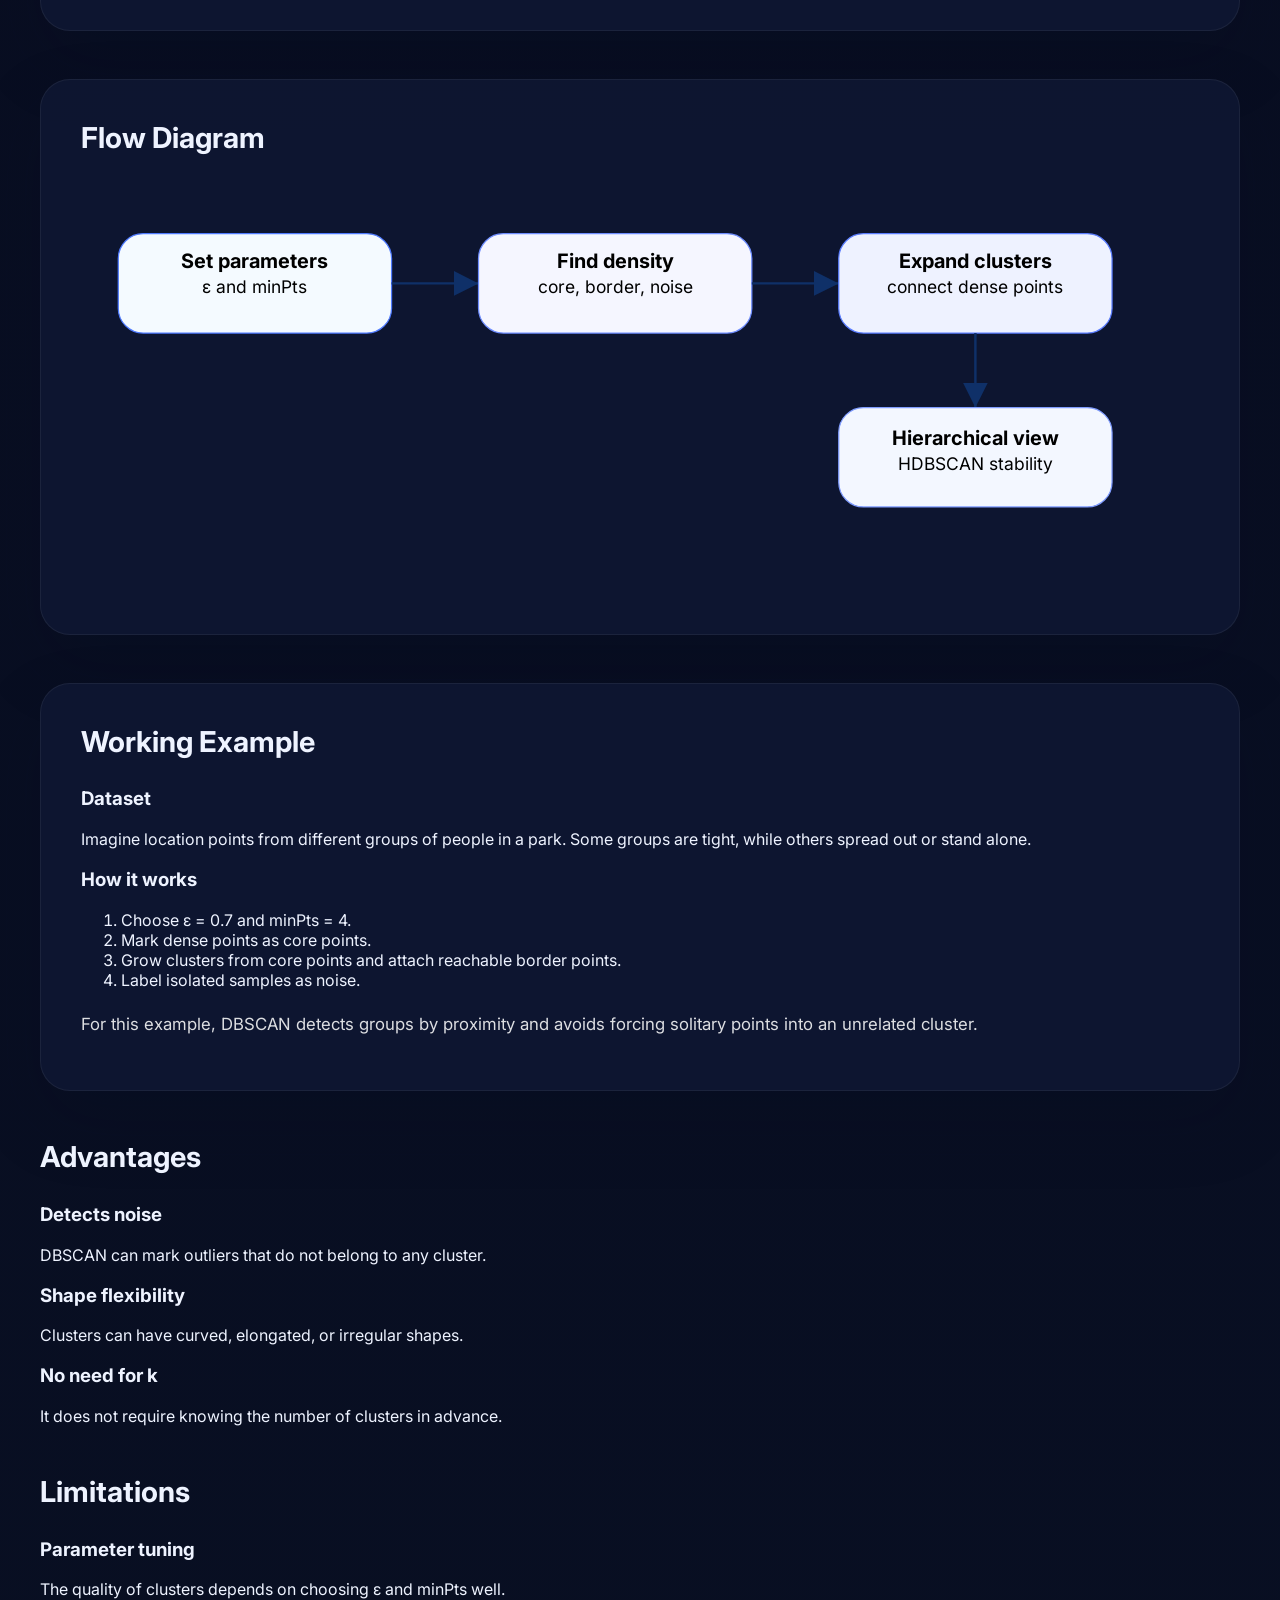
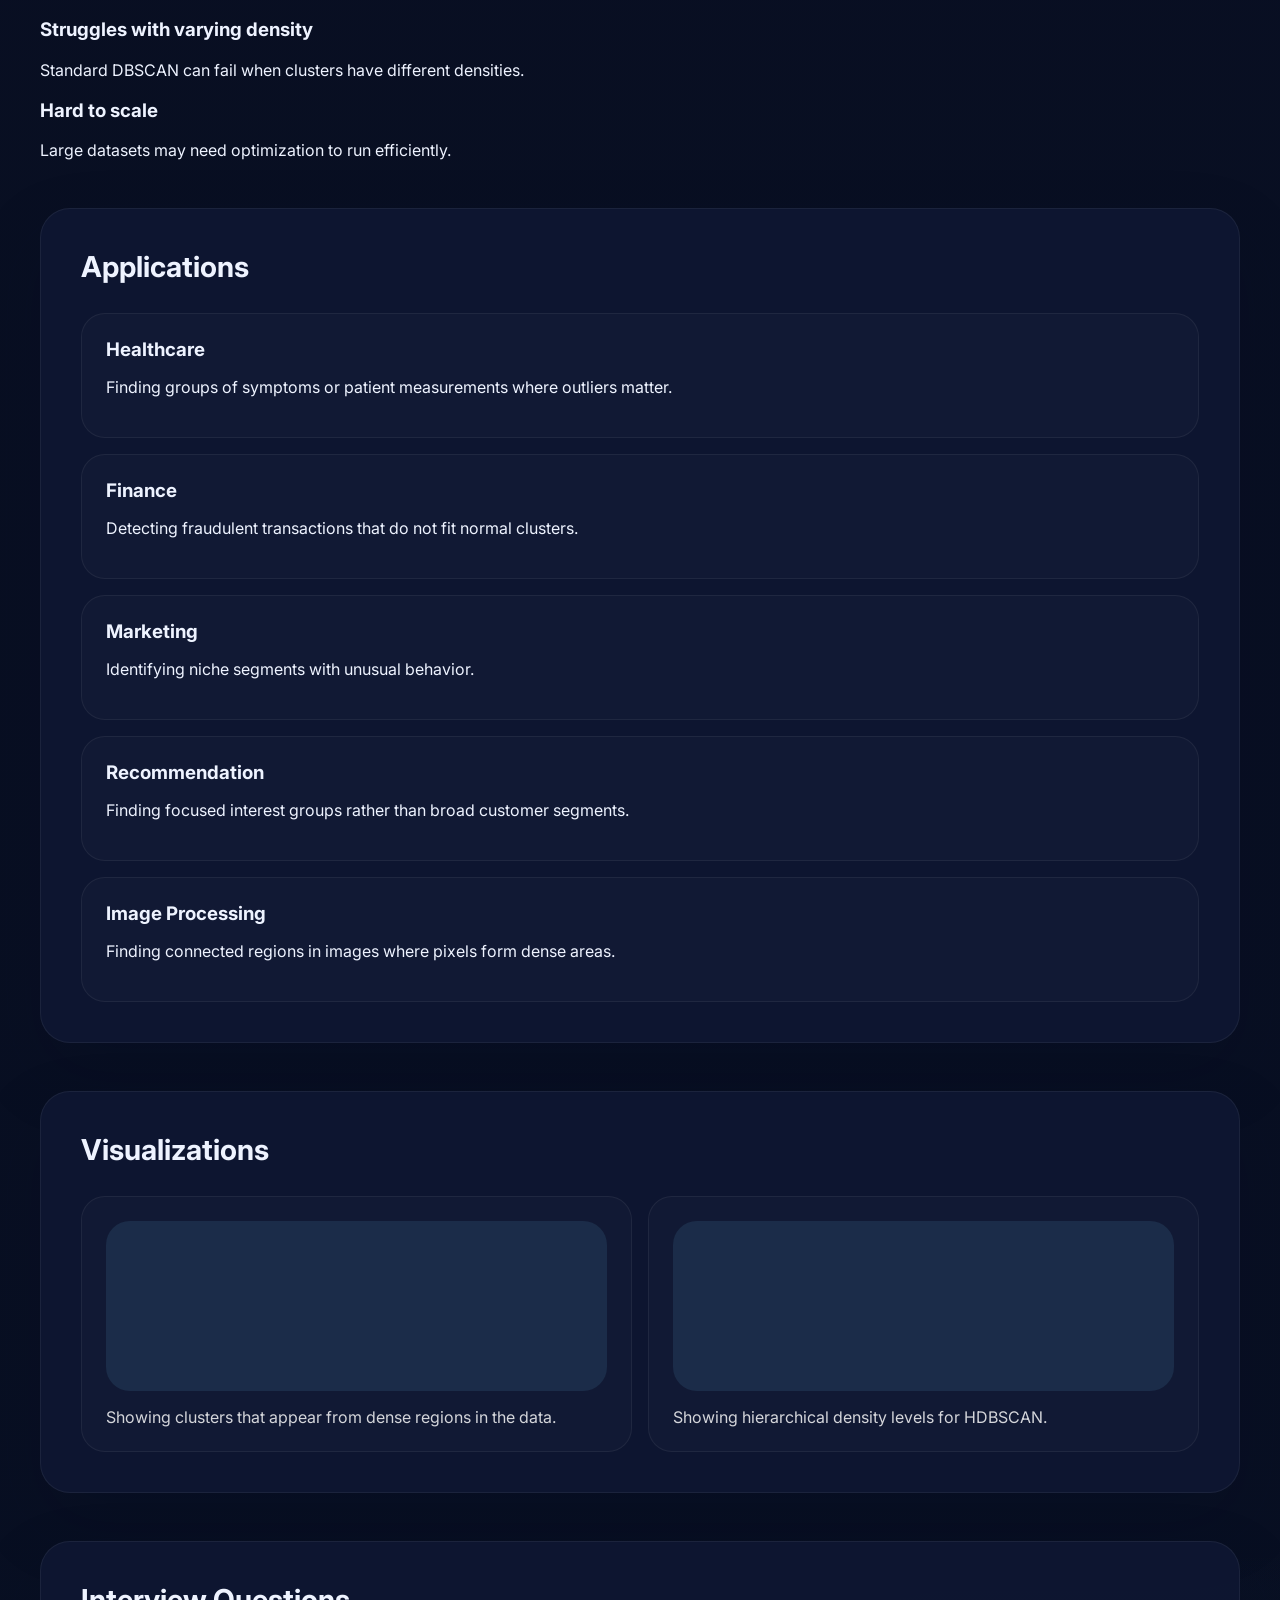
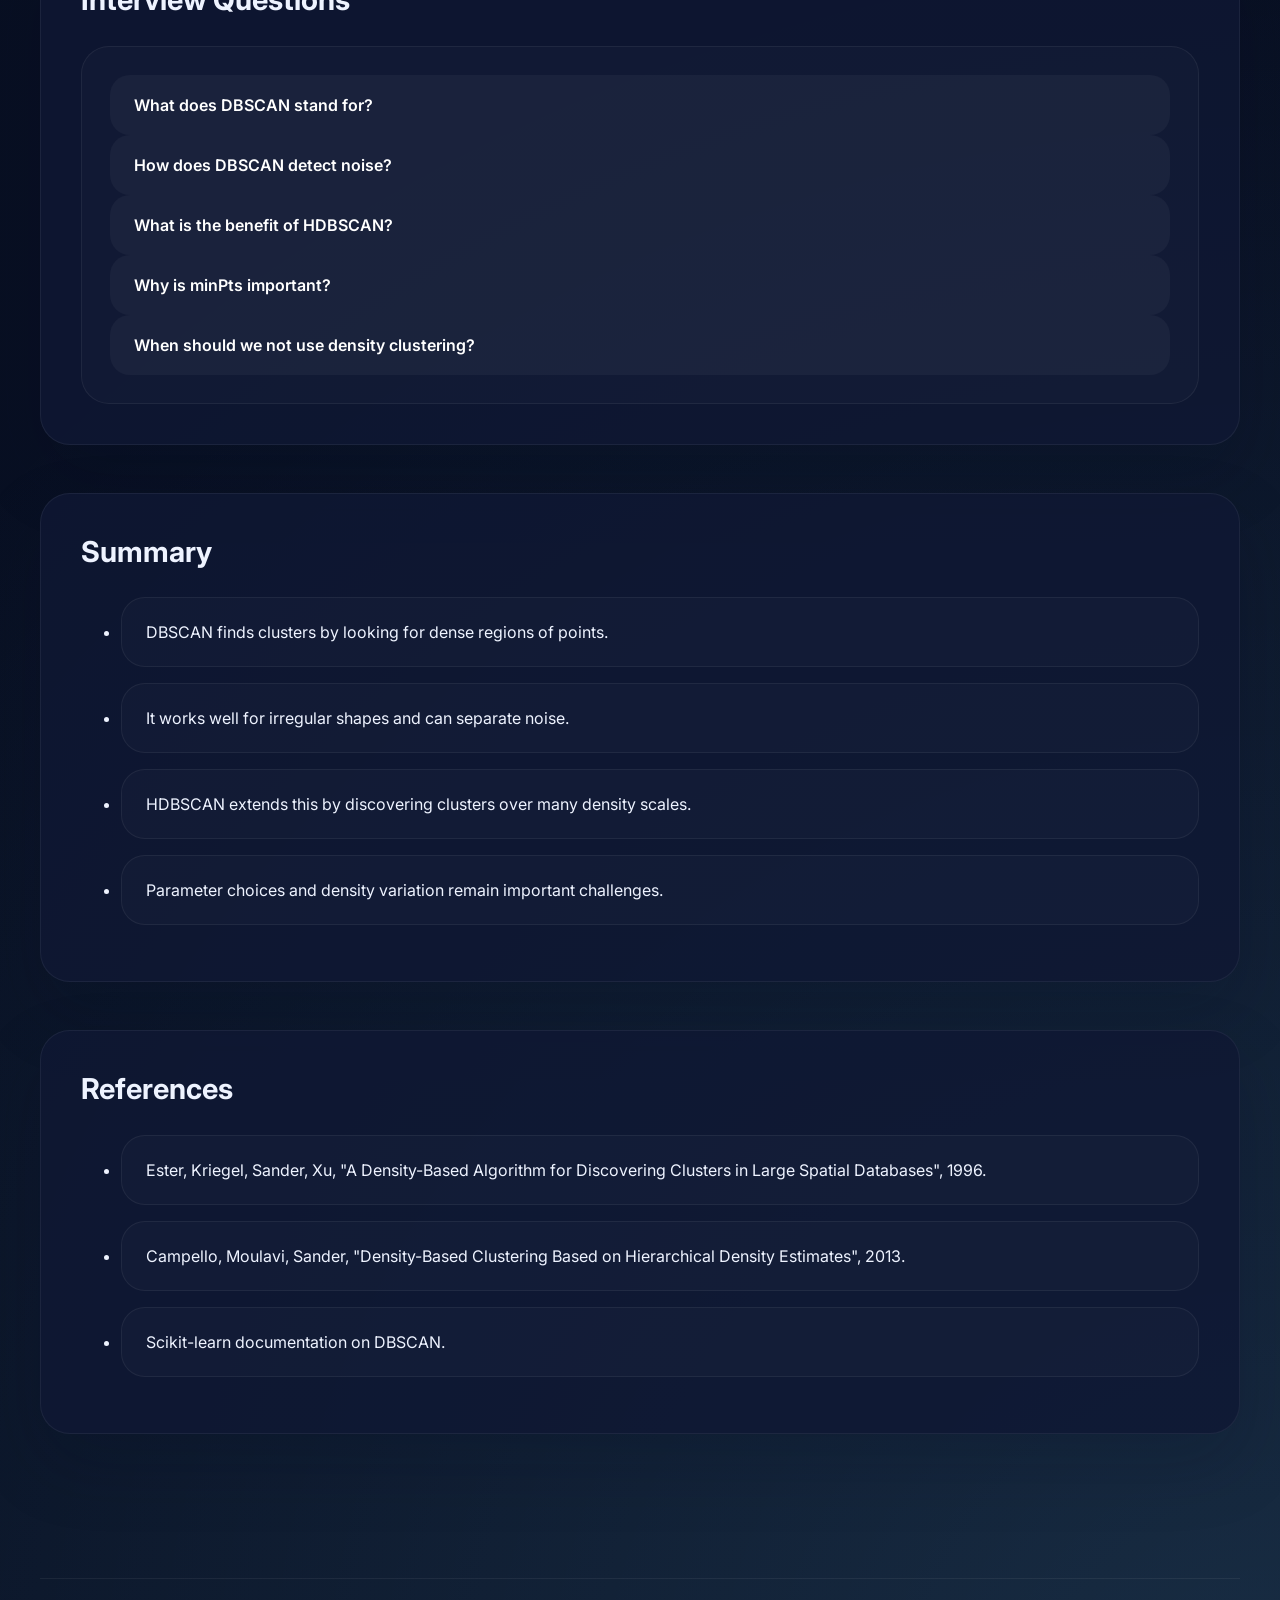
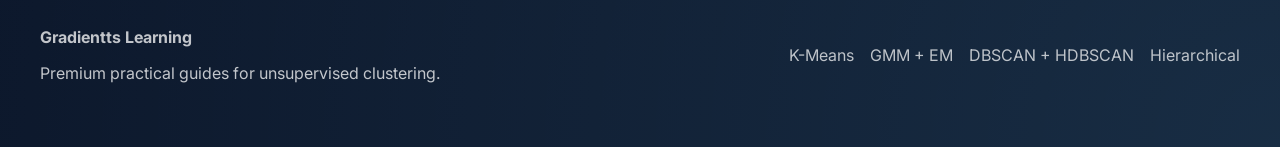
==== commit 82ea48ef: "Resolve merge and update documentation" ====
--- a/dbscan-hdbscan/index.html
+++ b/dbscan-hdbscan/index.html
@@ -70,7 +70,7 @@
       <div class="content-grid">
         <div>
           <h3>What is it?</h3>
-          <p>DBSCAN groups points that are closely packed and marks isolated points as noise. HDBSCAN improves on this by studying the density structure at many scales.</p>
+          <p>DBSCAN groups points that are closely packed and marks isolated points as noise. HDBSCAN improves on this by studying the density structure at many scales, which helps it handle clusters with varying density.</p>
         </div>
         <div>
           <h3>Why is it needed?</h3>
@@ -84,7 +84,7 @@
       <div class="section-header">
         <h2>Real World Analogy</h2>
       </div>
-      <p>Imagine a busy park where people form groups in small clearings. DBSCAN sees the groups and also notices the lone walkers who are not part of any group.</p>
+      <p>Imagine a busy park where people form groups in small clearings. DBSCAN identifies the crowded areas as clusters and the lone walkers as noise, instead of forcing every person into a group.</p>
     </section>
 
     <section class="section content-block" id="problem">
